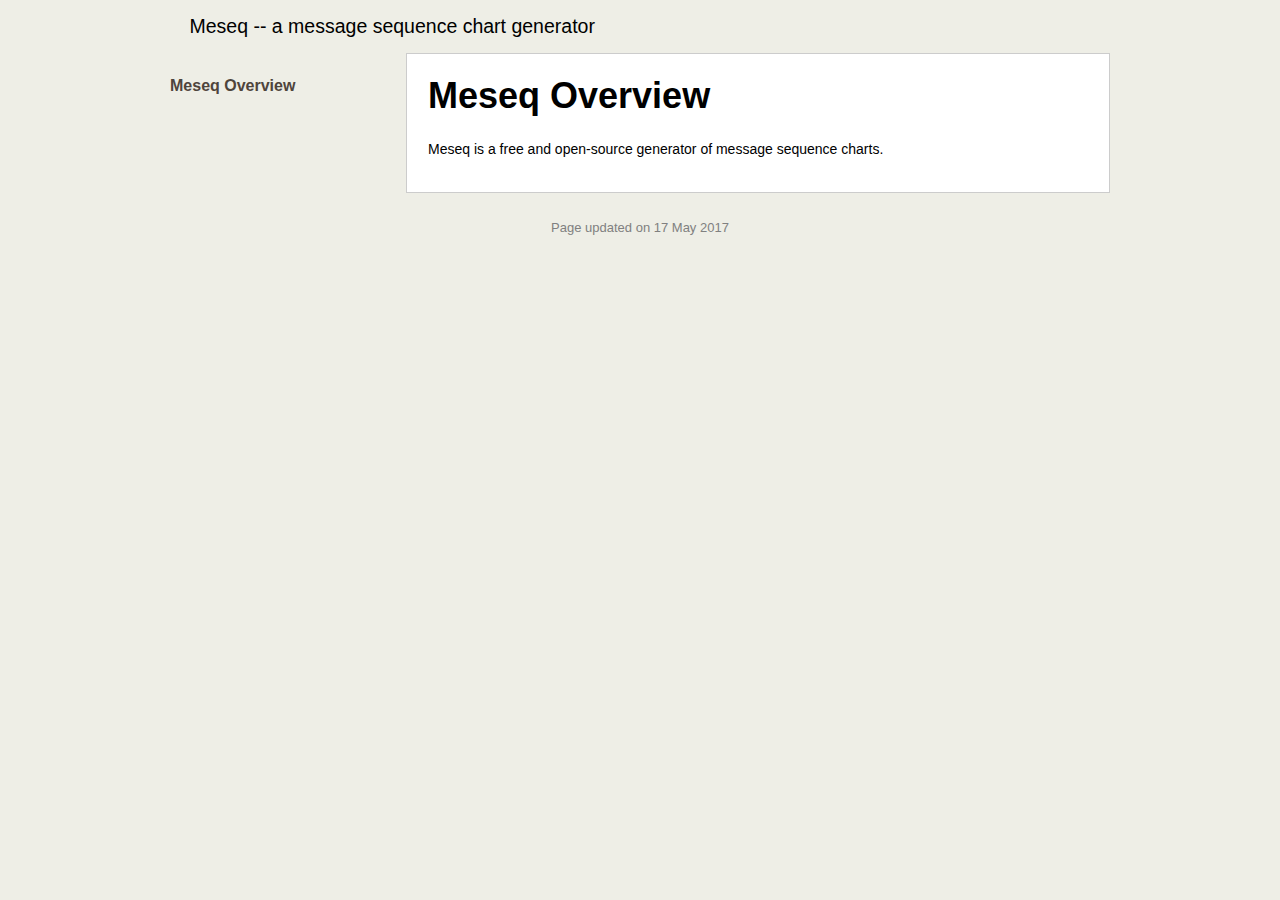
==== docs/index.html @ c9c5f10f "docs: first draft" ====
<!DOCTYPE html>
<html>
    <head>
        <title>Meseq Overview</title>
        <link rel="stylesheet" type="text/css" href="style.css">
        <meta http-equiv="Content-Type" content="text/html;charset=UTF-8"/>
    </head>

    <body>
        <div class="header">
            <span class="header_text">Meseq -- a message sequence chart generator</span>
        </div>
		<br>
        <div class="page">
<aside class='menu'>
<ul>
<li class='active'>Meseq Overview
<ul class=menu_level2>
<li><a href='#'></a></li>
</ul>
</li>
</ul>
</aside>
<div class='contents'>
<h1 id="meseq-overview">Meseq Overview</h1>
<p>Meseq is a free and open-source generator of message sequence charts.</p>
</div>
        </div> <!-- div class page -->
        <div class="footer">
            Page updated on 17 May 2017
        </div>
    </body>
</html>
---- docs/style.css ----
body {
    color: black;
    background-color: #eeeee6;
    margin-top: 0;
    font-family: Verdana,sans-serif;
    font-size: small;
    vertical-align: top;
}
a[href], a[href]:link {
  color:blue;
  text-decoration: none;
}
a[href]:hover {
  color:blue;
  text-decoration: underline;
}


.menu {
    float: left;
    margin: 0;
    padding: 0;
    width: 208px;
    font-size: medium;
}
ul, li {
    margin-right: 0;
    padding-right: 0;
}
.menu li {
    list-style: none outside none;
    font-weight: 600;
    padding: 0;
    padding-top: 0.5em;
}
.menu ul {
    padding: 0;
}
.menu_level2 li {
    font-weight: normal;
    font-size: 80%;
    margin-left: 20px;
    padding: 0;
}
.contents h1 {
    font-size: 36px;
    padding-top: 0;
    margin-top: 0;
}
.contents h2 {
    font-size: 20px;
    padding-top: 0;
    margin-top: 2em;
}

.contents h3 {
    font-size: 15px;
    color: #333;
}

.contents {
    margin: 0;
    margin-bottom: 1em;
    float: right;
    background-color: white;
    border: solid 1px #ccc;
    padding: 1.5em;
    width: 660px;
    font-size: 14px;
}
li.active {
    color: #4E443C;
}
.header {
    padding-top: 15px;
    margin: 0 auto;
    width: 940px;
}
.header_text {
    padding-left: 1em;
    font-size: 150%;
}
img {
    border: 0;
}
div.header img {
    vertical-align: middle;
}
.page {
    margin: 0 auto;
    width: 940px;
}
.footer {
    margin 1em;
    padding: 1em;
    clear: both;
    color: grey;
    text-align: center;
}
.footer {
    margin-top: 1em;
    /*border-top: 1px solid #ddd;*/
}
pre code {
    background-color: #EEFFCC;
    display: block;
    border-top: 1px solid #ccc;
    border-bottom: 1px solid #ccc;
    border-right: 0;
    border-left: 0;
    border-radius: 0;
    line-height: normal;
}
.tag, code {
    background-color: #ddd;
    /*border: 1px solid #bbb;*/
    /*padding: 0.1em 0.5em 0.1em 0.5em; /* top right bottom left */
    /*border-radius: 5px;*/
    /*line-height: 1.8em;*/
}

blockquote {
    background-color: #EEE;
    padding: 0.5em;
    padding-top: 1px;
    padding-bottom: 2px;
    border: 1px solid #AAA;
    margin: 0;
    font-size: 80%;
}
blockquote p, blockquote ul {
    padding-top: 0;
    padding-bottom: 0;
    margin: 0;
}
em {
    /*font-weight: bold;*/
    font-style: normal;
    text-decoration: underline;
}
table {
    border: 1px solid #bbb;
    border-collapse: collapse;
}
th, td {
    border: 1px solid #bbb;
    padding: 4px;
}
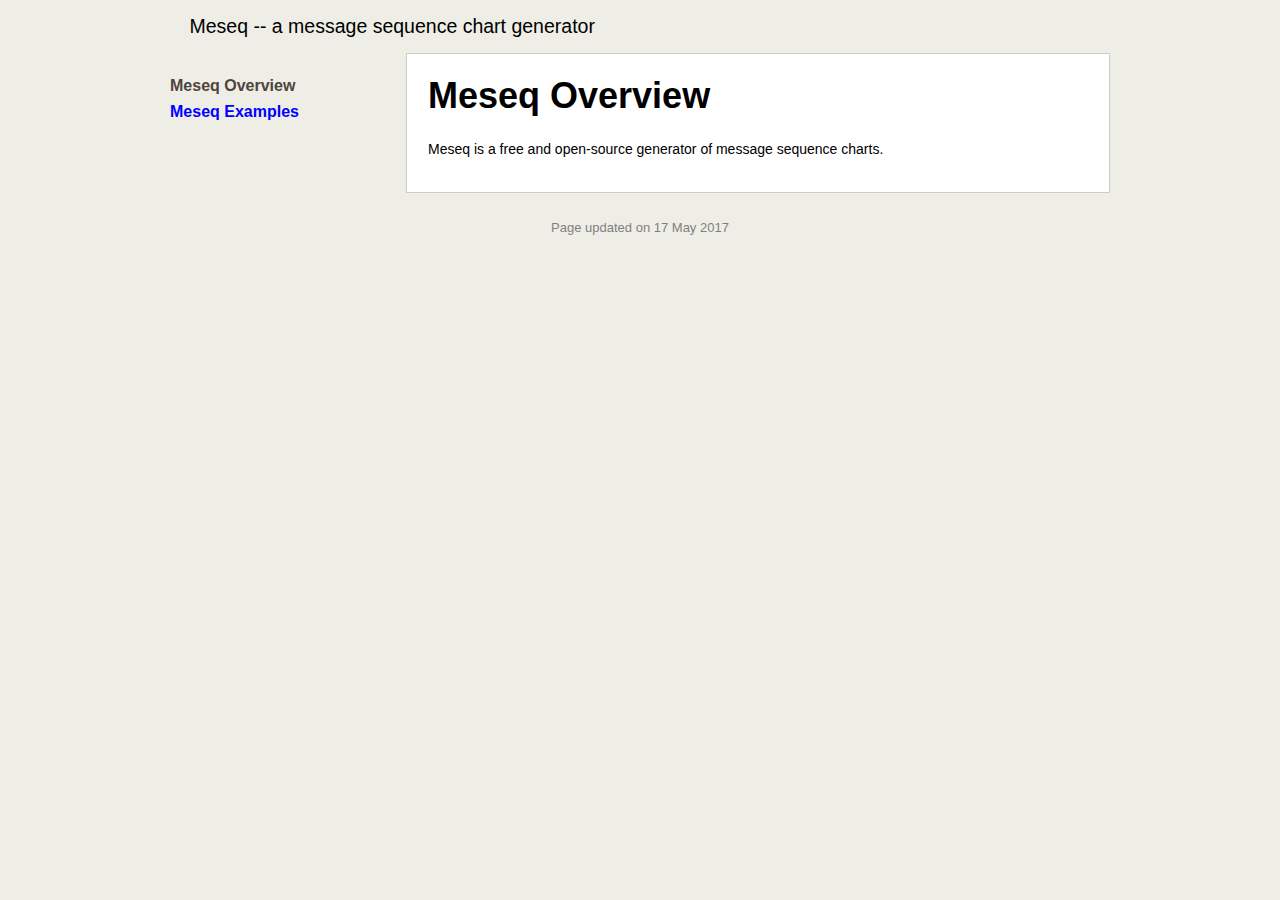
==== commit 17ed2648: "docs: examples for all features" ====
--- a/docs/index.html
+++ b/docs/index.html
@@ -19,6 +19,7 @@
 <li><a href='#'></a></li>
 </ul>
 </li>
+<li><a href='examples.html'>Meseq Examples</a></li>
 </ul>
 </aside>
 <div class='contents'>
--- a/docs/style.css
+++ b/docs/style.css
@@ -83,6 +83,7 @@
 }
 img {
     border: 0;
+	width: 60%;
 }
 div.header img {
     vertical-align: middle;
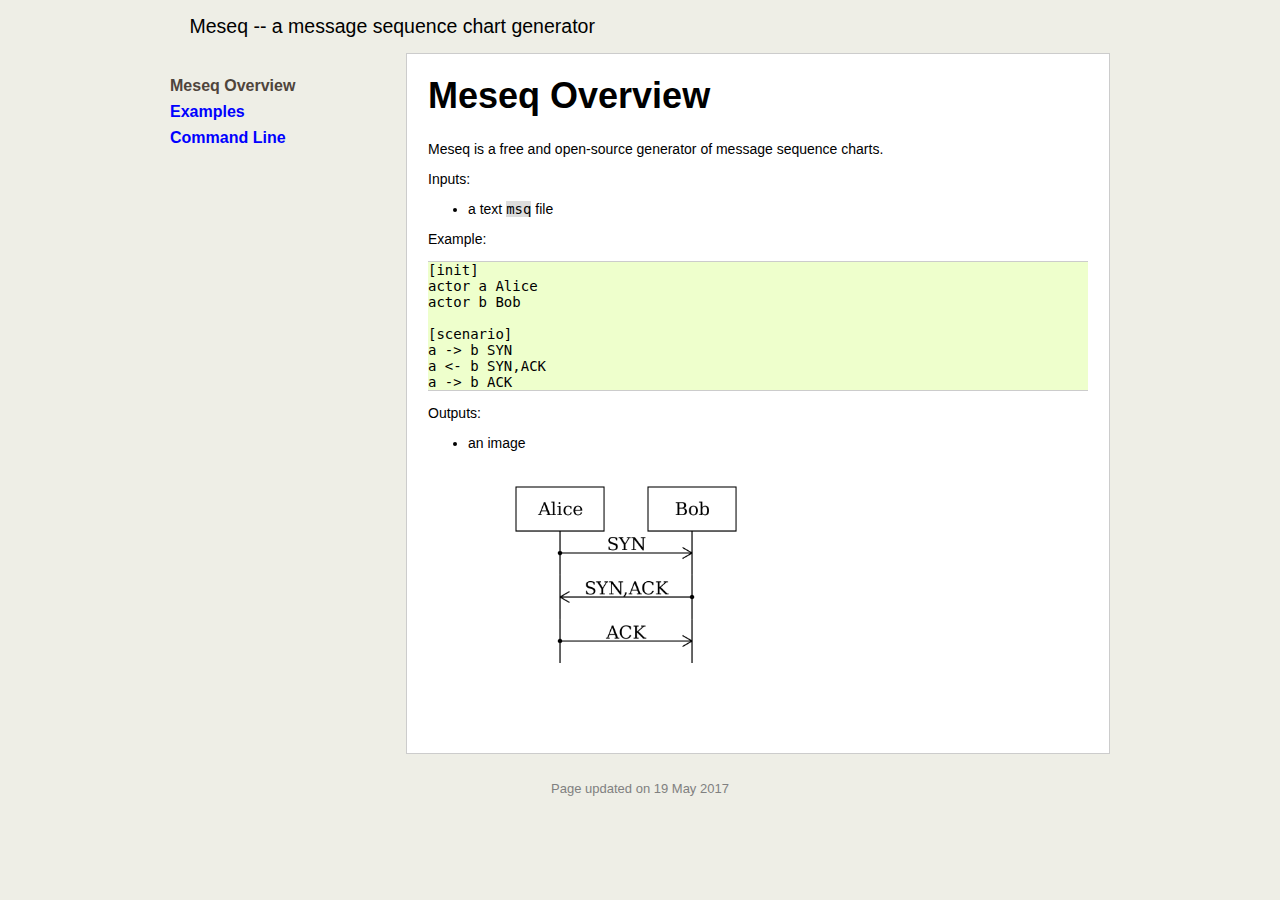
==== commit 3eeb6be0: "docs: improve overwiew and add command line" ====
--- a/docs/index.html
+++ b/docs/index.html
@@ -19,16 +19,37 @@
 <li><a href='#'></a></li>
 </ul>
 </li>
-<li><a href='examples.html'>Meseq Examples</a></li>
+<li><a href='examples.html'>Examples</a></li>
+<li><a href='command_line.html'>Command Line</a></li>
 </ul>
 </aside>
 <div class='contents'>
 <h1 id="meseq-overview">Meseq Overview</h1>
 <p>Meseq is a free and open-source generator of message sequence charts.</p>
+<p>Inputs:</p>
+<ul>
+<li>a text <code>msq</code> file</li>
+</ul>
+<p>Example:</p>
+<pre><code>[init]
+actor a Alice
+actor b Bob
+
+[scenario]
+a -&gt; b SYN
+a &lt;- b SYN,ACK
+a -&gt; b ACK</code></pre>
+<p>Outputs:</p>
+<ul>
+<li>an image</li>
+</ul>
+<div class="figure">
+<img src="examples/01_basic.png" />
+</div>
 </div>
         </div> <!-- div class page -->
         <div class="footer">
-            Page updated on 17 May 2017
+            Page updated on 19 May 2017
         </div>
     </body>
 </html>
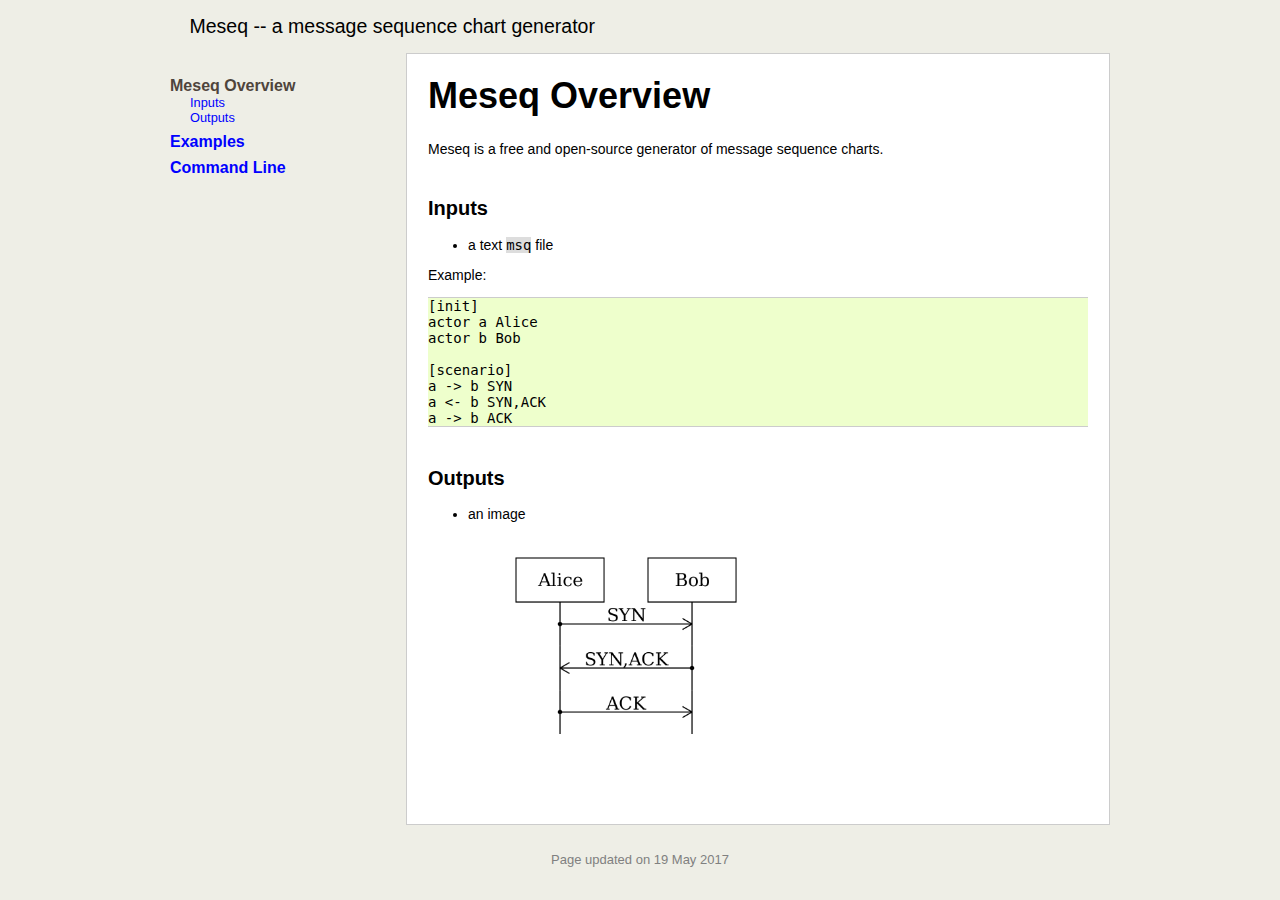
==== commit bf6c6764: "docs: index" ====
--- a/docs/index.html
+++ b/docs/index.html
@@ -16,7 +16,8 @@
 <ul>
 <li class='active'>Meseq Overview
 <ul class=menu_level2>
-<li><a href='#'></a></li>
+<li><a href='#inputs'>Inputs</a></li>
+<li><a href='#outputs'>Outputs</a></li>
 </ul>
 </li>
 <li><a href='examples.html'>Examples</a></li>
@@ -26,7 +27,7 @@
 <div class='contents'>
 <h1 id="meseq-overview">Meseq Overview</h1>
 <p>Meseq is a free and open-source generator of message sequence charts.</p>
-<p>Inputs:</p>
+<h2 id="inputs">Inputs</h2>
 <ul>
 <li>a text <code>msq</code> file</li>
 </ul>
@@ -39,12 +40,13 @@
 a -&gt; b SYN
 a &lt;- b SYN,ACK
 a -&gt; b ACK</code></pre>
-<p>Outputs:</p>
+<h2 id="outputs">Outputs</h2>
 <ul>
 <li>an image</li>
 </ul>
 <div class="figure">
 <img src="examples/01_basic.png" />
+
 </div>
 </div>
         </div> <!-- div class page -->
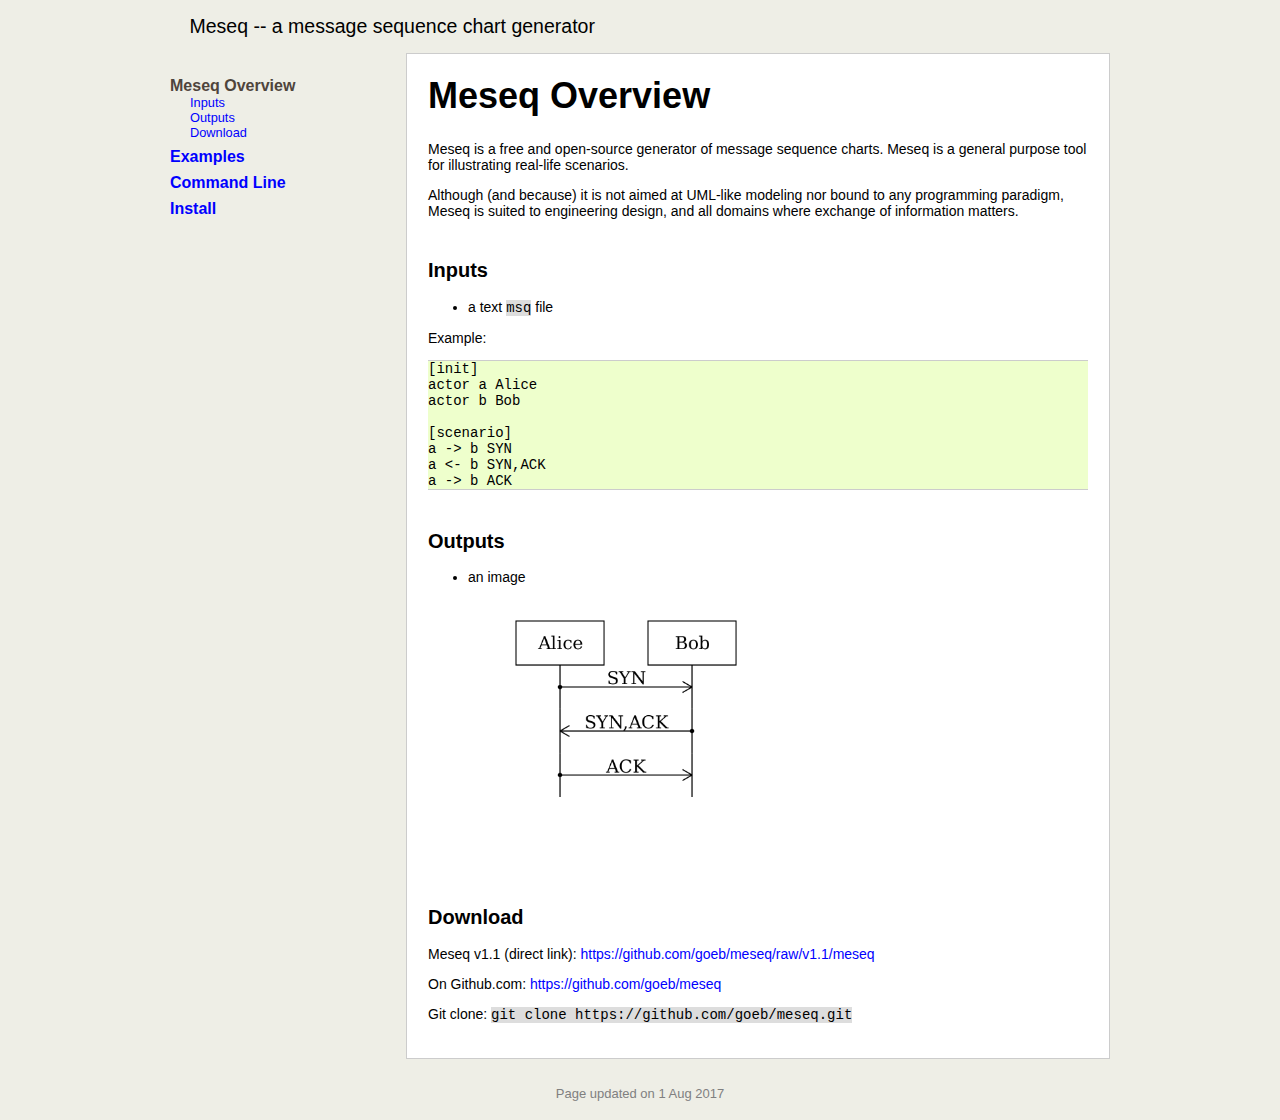
==== commit ec0dadca: "setup: add meseqgui" ====
--- a/docs/index.html
+++ b/docs/index.html
@@ -18,15 +18,18 @@
 <ul class=menu_level2>
 <li><a href='#inputs'>Inputs</a></li>
 <li><a href='#outputs'>Outputs</a></li>
+<li><a href='#download'>Download</a></li>
 </ul>
 </li>
 <li><a href='examples.html'>Examples</a></li>
 <li><a href='command_line.html'>Command Line</a></li>
+<li><a href='install.html'>Install</a></li>
 </ul>
 </aside>
 <div class='contents'>
 <h1 id="meseq-overview">Meseq Overview</h1>
-<p>Meseq is a free and open-source generator of message sequence charts.</p>
+<p>Meseq is a free and open-source generator of message sequence charts. Meseq is a general purpose tool for illustrating real-life scenarios.</p>
+<p>Although (and because) it is not aimed at UML-like modeling nor bound to any programming paradigm, Meseq is suited to engineering design, and all domains where exchange of information matters.</p>
 <h2 id="inputs">Inputs</h2>
 <ul>
 <li>a text <code>msq</code> file</li>
@@ -48,10 +51,14 @@
 <img src="examples/01_basic.png" />
 
 </div>
+<h2 id="download">Download</h2>
+<p>Meseq v1.1 (direct link): <a href="https://github.com/goeb/meseq/raw/v1.1/meseq" class="uri">https://github.com/goeb/meseq/raw/v1.1/meseq</a></p>
+<p>On Github.com: <a href="https://github.com/goeb/meseq" class="uri">https://github.com/goeb/meseq</a></p>
+<p>Git clone: <code>git clone https://github.com/goeb/meseq.git</code></p>
 </div>
         </div> <!-- div class page -->
         <div class="footer">
-            Page updated on 19 May 2017
+            Page updated on  1 Aug 2017
         </div>
     </body>
 </html>
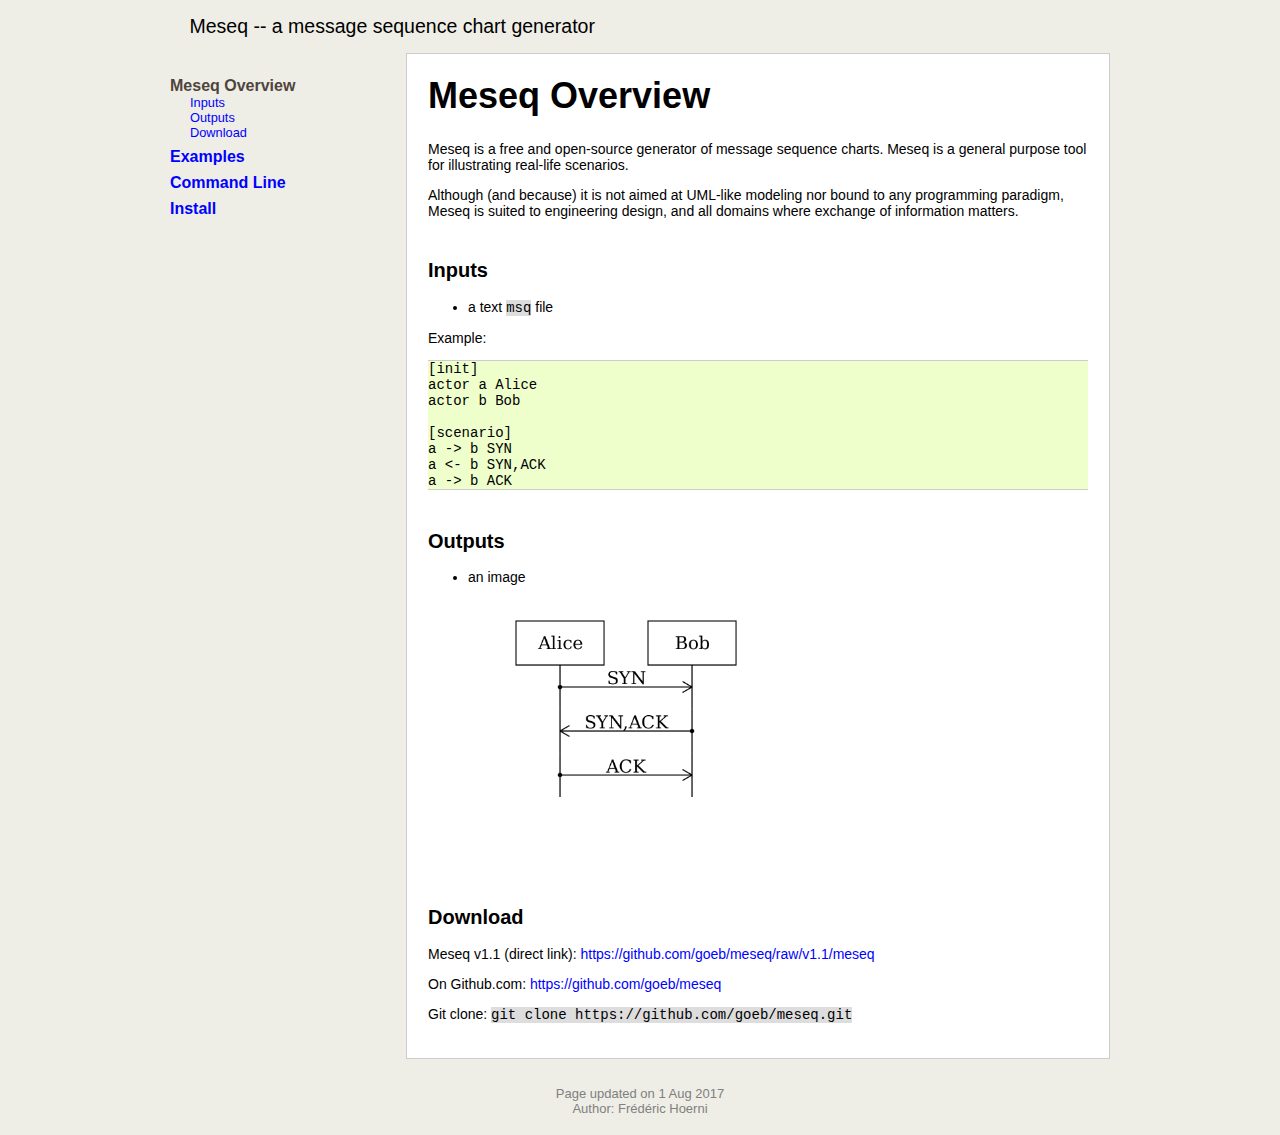
==== commit fbddb608: "docs: update footer" ====
--- a/docs/index.html
+++ b/docs/index.html
@@ -58,7 +58,8 @@
 </div>
         </div> <!-- div class page -->
         <div class="footer">
-            Page updated on  1 Aug 2017
+            Page updated on  1 Aug 2017<br>
+            Author: Frédéric Hoerni
         </div>
     </body>
 </html>
